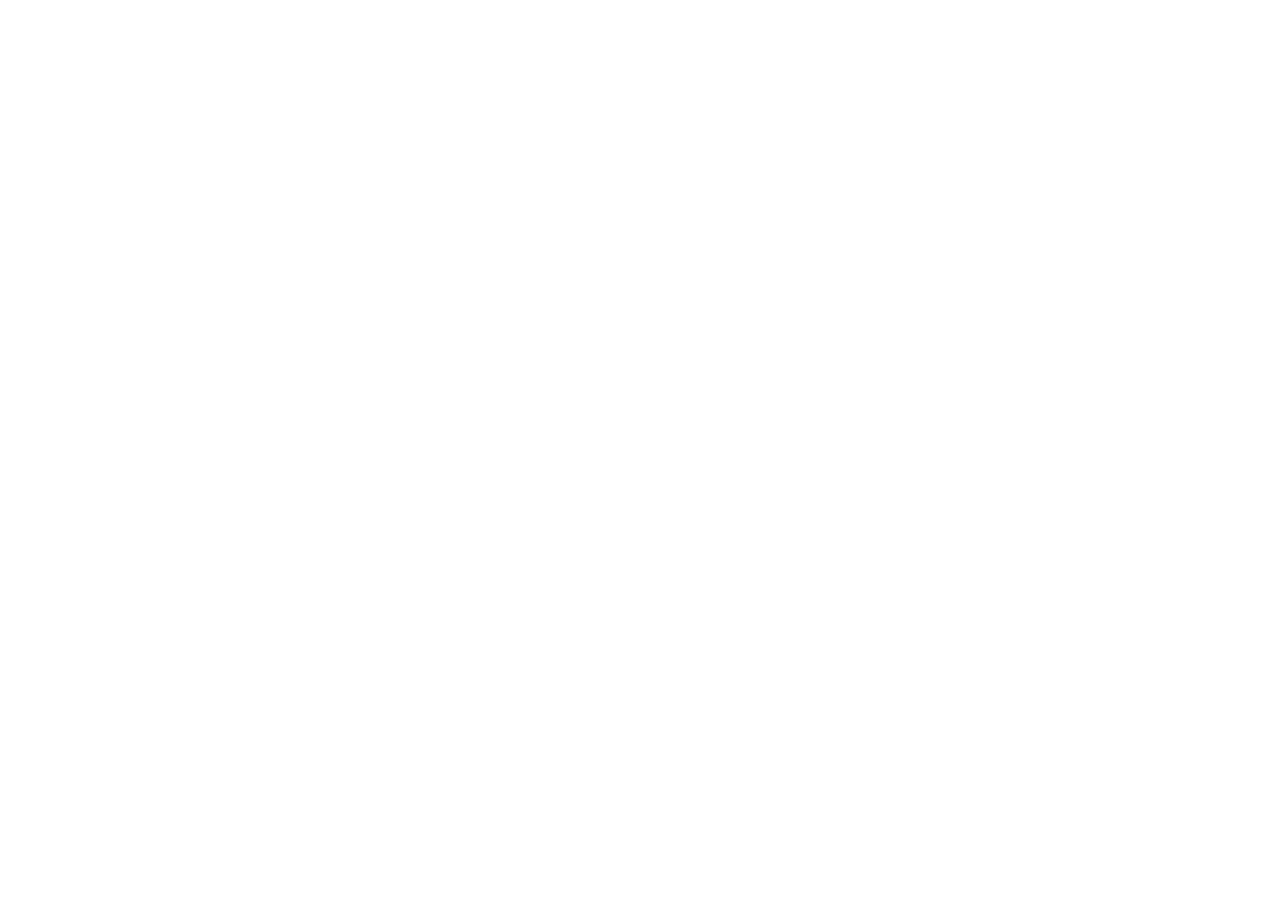
==== Code/templates/home/index.html @ bf5fbc8a "Init modern version" ====
<!DOCTYPE html>
<html lang="en">
<head>
    <meta charset="UTF-8">
    <meta http-equiv="X-UA-Compatible" content="IE=edge">
    <meta name="viewport" content="width=device-width, initial-scale=1.0">
    <title>Hugo Castro</title>
    <link rel="stylesheet" href="../../static/css/home/index.css">
</head>
<body class="home_body">
    <head class="home_head">
        <div>
            <div>

            </div>
            <div>

            </div>
            <div>
                
            </div>
        </div>
    </head>

    <main class="home_main">

        <section class="">

        </section>

    </main>

    <footer class="home_footer">

    </footer>
</body>
</html>
---- Code/static/css/home/index.css ----
/* No CSS *//*# sourceMappingURL=index.css.map */
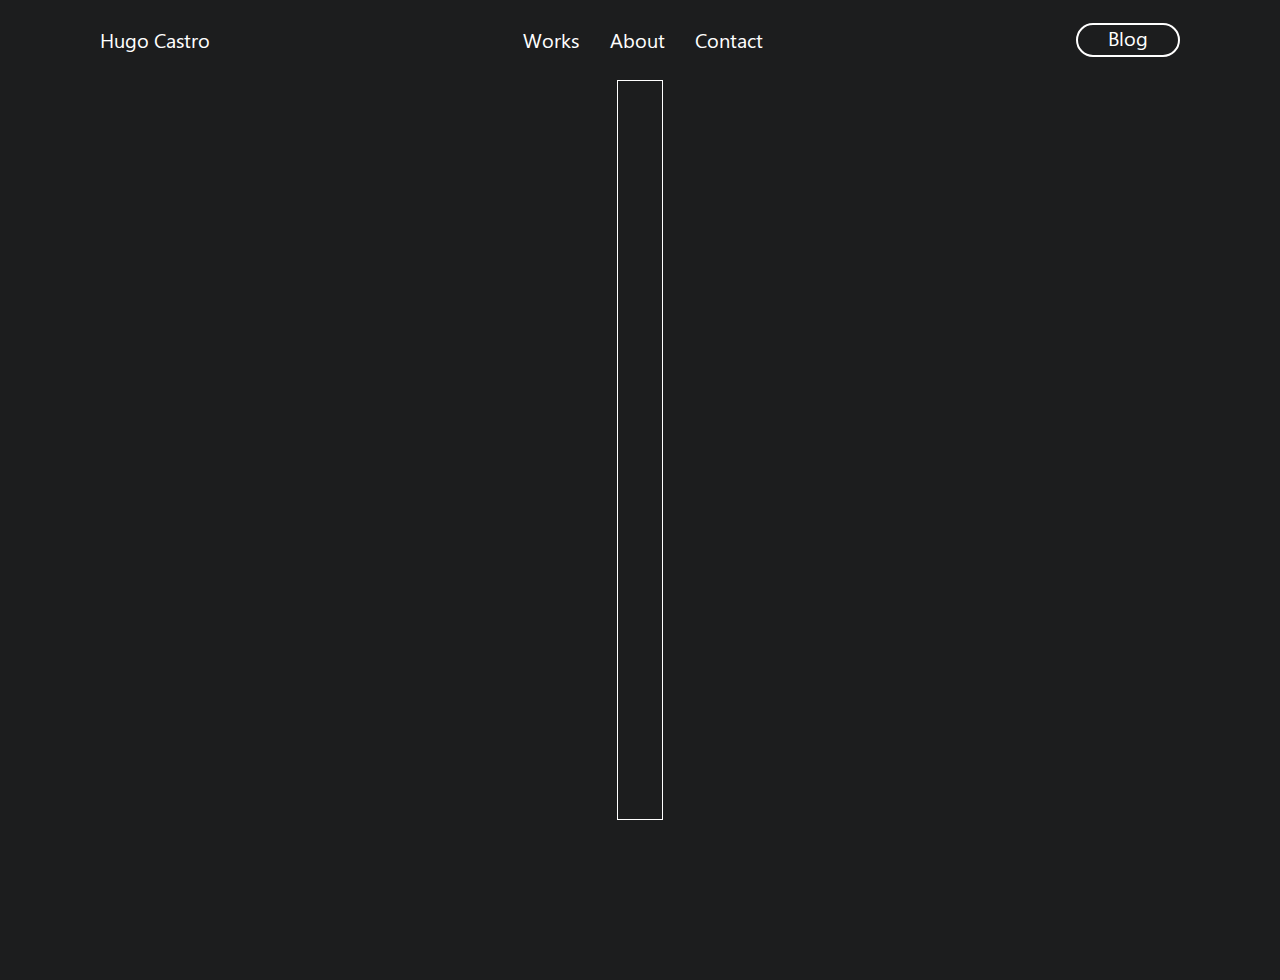
==== commit 5cab3726: "header modern version" ====
--- a/Code/templates/home/index.html
+++ b/Code/templates/home/index.html
@@ -5,27 +5,43 @@
     <meta http-equiv="X-UA-Compatible" content="IE=edge">
     <meta name="viewport" content="width=device-width, initial-scale=1.0">
     <title>Hugo Castro</title>
+    <link rel="stylesheet" href="../../static/css/reset.css">
     <link rel="stylesheet" href="../../static/css/home/index.css">
 </head>
 <body class="home_body">
     <head class="home_head">
-        <div>
-            <div>
+        <div class="home_head__container">
+            <div class="home_head__links">
 
-            </div>
-            <div>
+                <div class="home_head__home_link">
+                    <a href="" class="head__link_a head__link_title">Hugo Castro</a>
+                </div>
+                <div class="home_head__main_links">
+                    <a href="" class="head__link_a">Works</a>
+                    <a href="" class="head__link_a">About</a>
+                    <a href="" class="head__link_a">Contact</a>
+                </div>
+                <div class="home_head__extra_link">
+                    <a href="" class="head__link_a Default__rounded_button home_head__link_blog">Blog</a>
+                </div>
 
-            </div>
-            <div>
-                
             </div>
         </div>
     </head>
 
     <main class="home_main">
 
-        <section class="">
+        <section class="home_main__intro">
+            <div class="intro__main_content__container">
 
+            </div>
+            <div class="intro__main_separator">
+
+            </div>
+
+            <div class="intro__extra_content__container">
+
+            </div>
         </section>
 
     </main>
--- a/Code/static/css/home/index.css
+++ b/Code/static/css/home/index.css
@@ -1 +1,164 @@
-/* No CSS *//*# sourceMappingURL=index.css.map */+@font-face {
+  font-family: 'Segoe UI';
+  src: url("../../fonts/SegoeUI/SegoeUI.ttf");
+}
+
+h1, h2, h3, h4, h5, h6, span, a, button, p {
+  font-family: 'Segoe UI', Tahoma, Geneva, Verdana, sans-serif;
+}
+
+.home_body {
+  min-width: 100vw;
+  max-width: 100vw;
+  overflow: hidden;
+  display: -webkit-box;
+  display: -ms-flexbox;
+  display: flex;
+  -webkit-box-orient: vertical;
+  -webkit-box-direction: normal;
+      -ms-flex-direction: column;
+          flex-direction: column;
+}
+
+.home_head {
+  display: -webkit-box;
+  display: -ms-flexbox;
+  display: flex;
+  -webkit-box-orient: horizontal;
+  -webkit-box-direction: normal;
+      -ms-flex-direction: row;
+          flex-direction: row;
+  width: 100px;
+  height: 80px;
+  -webkit-box-pack: center;
+      -ms-flex-pack: center;
+          justify-content: center;
+  -webkit-box-align: center;
+      -ms-flex-align: center;
+          align-items: center;
+}
+
+.home_head__container {
+  display: -webkit-box;
+  display: -ms-flexbox;
+  display: flex;
+  -webkit-box-orient: horizontal;
+  -webkit-box-direction: normal;
+      -ms-flex-direction: row;
+          flex-direction: row;
+  width: 100vw;
+  height: 80px;
+  background-color: #1C1D1E;
+  -webkit-box-pack: center;
+      -ms-flex-pack: center;
+          justify-content: center;
+  -webkit-box-align: center;
+      -ms-flex-align: center;
+          align-items: center;
+}
+
+.home_head__links {
+  display: -webkit-box;
+  display: -ms-flexbox;
+  display: flex;
+  -webkit-box-orient: horizontal;
+  -webkit-box-direction: normal;
+      -ms-flex-direction: row;
+          flex-direction: row;
+  -webkit-box-pack: justify;
+      -ms-flex-pack: justify;
+          justify-content: space-between;
+  -webkit-box-align: center;
+      -ms-flex-align: center;
+          align-items: center;
+  width: calc(100vw - 200px);
+  height: 80px;
+}
+
+.head__link_a {
+  text-decoration: none;
+  color: white;
+  font-size: 20px;
+}
+
+.home_head__main_links {
+  display: -webkit-box;
+  display: -ms-flexbox;
+  display: flex;
+  width: 240px;
+  -webkit-box-pack: justify;
+      -ms-flex-pack: justify;
+          justify-content: space-between;
+}
+
+.Default__rounded_button {
+  border-radius: 50px;
+  border: 2px solid white;
+}
+
+.home_head__link_blog {
+  text-align: center;
+  display: block;
+  width: 100px;
+  height: 25px;
+  padding-top: 2.5px;
+  padding-bottom: 2.5px;
+}
+
+.home_main {
+  width: calc(100vw - 200px);
+  padding-left: 100px;
+  padding-right: 100px;
+  height: auto;
+  min-height: 100vh;
+  background-color: #1C1D1E;
+  display: -webkit-box;
+  display: -ms-flexbox;
+  display: flex;
+  -webkit-box-orient: vertical;
+  -webkit-box-direction: normal;
+      -ms-flex-direction: column;
+          flex-direction: column;
+  -webkit-box-align: center;
+      -ms-flex-align: center;
+          align-items: center;
+}
+
+.home_main__intro {
+  display: -webkit-box;
+  display: -ms-flexbox;
+  display: flex;
+  -webkit-box-orient: horizontal;
+  -webkit-box-direction: normal;
+      -ms-flex-direction: row;
+          flex-direction: row;
+  width: calc(100vw - 200px);
+}
+
+.intro__main_content__container {
+  width: 48%;
+  height: calc(100vh - 160px);
+  display: -webkit-box;
+  display: -ms-flexbox;
+  display: flex;
+  -webkit-box-orient: vertical;
+  -webkit-box-direction: normal;
+      -ms-flex-direction: column;
+          flex-direction: column;
+  -webkit-box-pack: center;
+      -ms-flex-pack: center;
+          justify-content: center;
+  -webkit-box-align: center;
+      -ms-flex-align: center;
+          align-items: center;
+}
+
+.intro__main_separator {
+  width: 4%;
+  border: 1px solid white;
+}
+
+.intro__extra_content__container {
+  width: 48%;
+}
+/*# sourceMappingURL=index.css.map */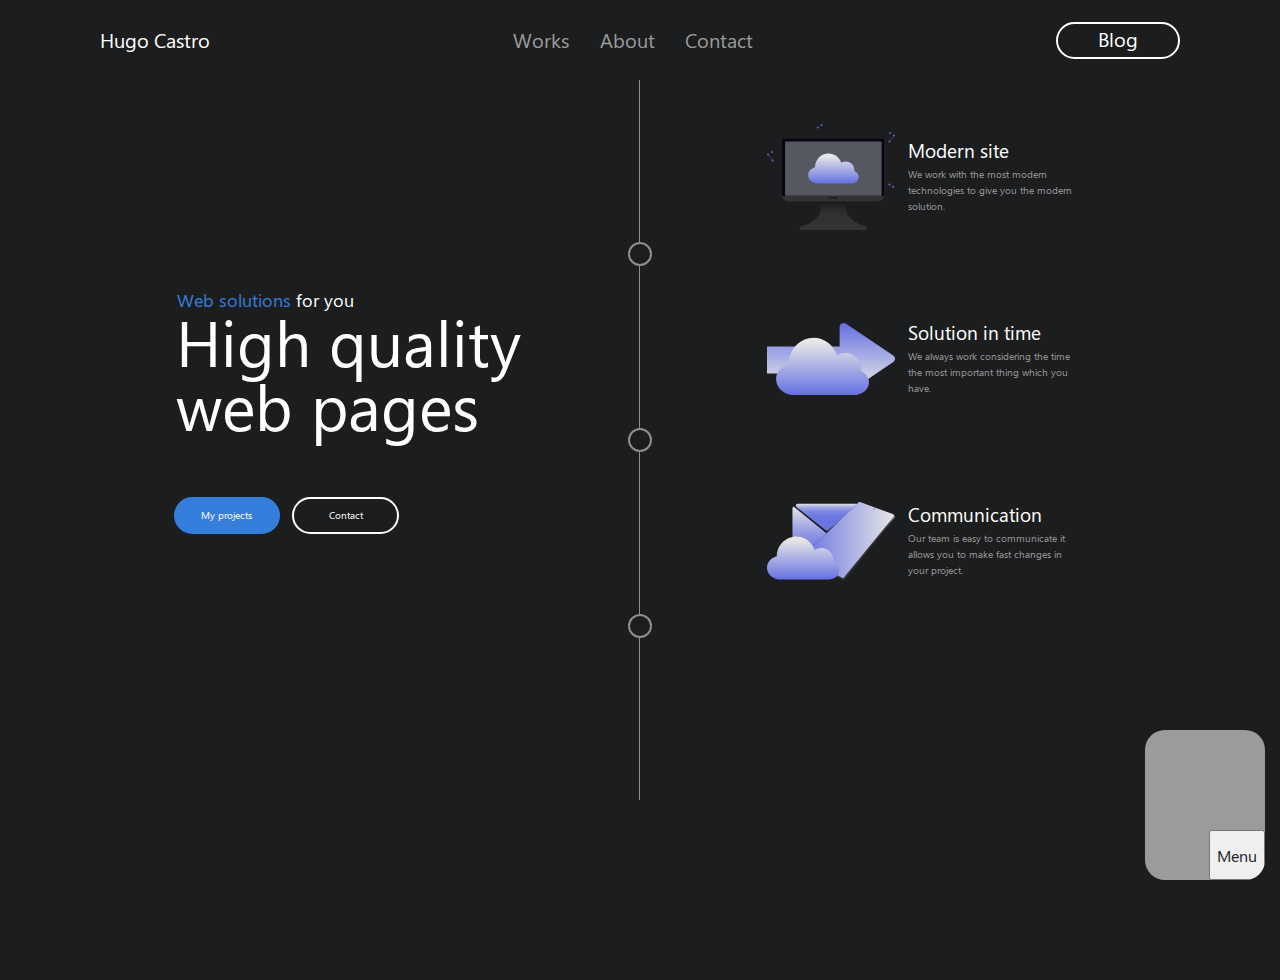
==== commit 881a5588: "home body modern version" ====
--- a/Code/templates/home/index.html
+++ b/Code/templates/home/index.html
@@ -28,19 +28,95 @@
             </div>
         </div>
     </head>
-
+    
     <main class="home_main">
 
-        <section class="home_main__intro">
-            <div class="intro__main_content__container">
+        <div class="home_main__menu_container">
+            <div class="home_main__menu_options__container">
 
             </div>
+            <div class="home_main__menu_button__container">
+                <button class="home_main__menu_btn">
+                    Menu
+                </button>
+            </div>
+        </div>
+
+        <section class="home_main__intro">
+
+            <div class="intro__main_content__container">
+                <div class="intro__main_content__text_container">
+                    <span class="intro__main_content__text"><span class="intro__main_content__text_highlighted">Web solutions</span> for you</span>
+                </div>
+                <div class="intro__main_content__title_container">
+                    <h2 class="intro__main_content__title">High quality web pages</h2>
+                </div>
+                <div class="intro__main_content__buttons_container">
+                    <a href="" class="intro__main_content__button Default__rounded_button intro__main_content__button_highlighted">My projects</a>
+                    <a href="" class="intro__main_content__button Default__rounded_button">Contact</a>
+                </div>
+            </div>
+
             <div class="intro__main_separator">
+
+                <div class="intro__main_separator__line"></div>
+                <div class="intro__main_separator__circle"></div>
+                <div class="intro__main_separator__line"></div>
+                <div class="intro__main_separator__circle"></div>
+                <div class="intro__main_separator__line"></div>
+                <div class="intro__main_separator__circle"></div>
+                <div class="intro__main_separator__line"></div>
 
             </div>
 
             <div class="intro__extra_content__container">
+                <div class="intro__extra_content__item__container">
+                    
+                    <div class="intro__extra_content__item">
+                        <div class="intro__extra_content__item_img_container">
+                            <img src="../../static/img/PcLogo.svg" class="intro__extra_content__item_img" srcset="">
+                        </div>
+                        <div class="intro__extra_content__item_text_container">
+                            <h3>Modern site</h3>
+                            <span>
+                                We work with the most modern 
+                                technologies to give you the 
+                                modern solution.
+                            </span>
+                        </div>
+                    </div>
 
+                    <div class="intro__extra_content__item">
+                        <div class="intro__extra_content__item_img_container">
+                            <img src="../../static/img/FastCloud.svg" class="intro__extra_content__item_img" srcset="">
+                        </div>
+                        <div class="intro__extra_content__item_text_container">
+                            <h3>Solution in time</h3>
+                            <span>
+                                We always work considering the
+                                time the most important thing
+                                which you have.
+                            </span>
+                        </div>
+                    </div>
+
+                    <div class="intro__extra_content__item">
+                        <div class="intro__extra_content__item_img_container">
+                            <img src="../../static/img/ContactLogo.svg" class="intro__extra_content__item_img" srcset="">
+                        </div>
+                        <div class="intro__extra_content__item_text_container">
+                            <h3>Communication</h3>
+                            <span>
+                                Our team is easy to communicate
+                                it allows you to make fast changes
+                                in your project.
+                            </span>
+                        </div>
+                    </div>
+
+                    
+
+                </div>
             </div>
         </section>
 
--- a/Code/static/css/home/index.css
+++ b/Code/static/css/home/index.css
@@ -36,6 +36,8 @@
   -webkit-box-align: center;
       -ms-flex-align: center;
           align-items: center;
+  z-index: 2;
+  position: fixed;
 }
 
 .home_head__container {
@@ -77,7 +79,7 @@
 
 .head__link_a {
   text-decoration: none;
-  color: white;
+  color: #9B9B9B;
   font-size: 20px;
 }
 
@@ -94,15 +96,21 @@
 .Default__rounded_button {
   border-radius: 50px;
   border: 2px solid white;
+  text-decoration: none;
+}
+
+.head__link_title {
+  color: white;
 }
 
 .home_head__link_blog {
+  color: white;
   text-align: center;
   display: block;
-  width: 100px;
-  height: 25px;
-  padding-top: 2.5px;
-  padding-bottom: 2.5px;
+  width: 120px;
+  height: 23px;
+  padding-top: 5px;
+  padding-bottom: 5px;
 }
 
 .home_main {
@@ -151,14 +159,240 @@
   -webkit-box-align: center;
       -ms-flex-align: center;
           align-items: center;
+  margin-top: -40px;
 }
 
 .intro__main_separator {
   width: 4%;
-  border: 1px solid white;
+  display: -webkit-box;
+  display: -ms-flexbox;
+  display: flex;
+  -webkit-box-orient: vertical;
+  -webkit-box-direction: normal;
+      -ms-flex-direction: column;
+          flex-direction: column;
+  -webkit-box-align: center;
+      -ms-flex-align: center;
+          align-items: center;
+  -webkit-box-pack: center;
+      -ms-flex-pack: center;
+          justify-content: center;
 }
 
 .intro__extra_content__container {
   width: 48%;
 }
+
+.intro__main_separator__line {
+  margin-left: -1px;
+  opacity: 0.5;
+  height: 18vh;
+  width: -0px;
+  border-left: 1px solid white;
+}
+
+.intro__main_separator__circle {
+  opacity: 0.5;
+  width: 20px;
+  height: 20px;
+  border: 2px solid white;
+  border-radius: 20px;
+}
+
+.intro__main_content__buttons_container {
+  width: 17.6vw;
+  height: 2.5vw;
+  display: -webkit-box;
+  display: -ms-flexbox;
+  display: flex;
+  -webkit-box-orient: horizontal;
+  -webkit-box-direction: normal;
+      -ms-flex-direction: row;
+          flex-direction: row;
+  -webkit-box-pack: justify;
+      -ms-flex-pack: justify;
+          justify-content: space-between;
+  margin-top: 60px;
+  margin-right: 11.4vw;
+}
+
+.intro__main_content__button {
+  text-decoration: none;
+  display: block;
+  padding-top: 0.85vw;
+  width: 8vw;
+  height: 1.7vw;
+  text-align: center;
+  color: white;
+  font-size: 0.8vw;
+  -webkit-transition: 0.5s;
+  transition: 0.5s;
+}
+
+.intro__main_content__button_highlighted {
+  background-color: #357EDC;
+  border: 2px solid #357EDC;
+  -webkit-transition: 0.5s;
+  transition: 0.5s;
+}
+
+.intro__main_content__button_highlighted:hover {
+  -webkit-transition: 0.5s;
+  transition: 0.5s;
+  color: #357EDC;
+  background-color: white;
+}
+
+.intro__main_content__button:hover {
+  -webkit-transition: 0.5s;
+  transition: 0.5s;
+  color: #357EDC;
+  background-color: white;
+  border: 2px solid white;
+}
+
+.intro__main_content__title {
+  display: block;
+  width: 28.6vw;
+  color: white;
+  font-size: 5vw;
+}
+
+.intro__main_content__text {
+  display: block;
+  color: white;
+  font-size: 1.4vw;
+  margin-right: 14.6vw;
+}
+
+.intro__main_content__text_highlighted {
+  color: #357EDC;
+}
+
+.intro__extra_content__container {
+  display: -webkit-box;
+  display: -ms-flexbox;
+  display: flex;
+  -webkit-box-orient: vertical;
+  -webkit-box-direction: normal;
+      -ms-flex-direction: column;
+          flex-direction: column;
+  -webkit-box-pack: center;
+      -ms-flex-pack: center;
+          justify-content: center;
+  -webkit-box-align: center;
+      -ms-flex-align: center;
+          align-items: center;
+}
+
+.intro__extra_content__item__container {
+  width: 100%;
+  height: calc(72vh + 60px);
+  display: -webkit-box;
+  display: -ms-flexbox;
+  display: flex;
+  -webkit-box-orient: vertical;
+  -webkit-box-direction: normal;
+      -ms-flex-direction: column;
+          flex-direction: column;
+  -webkit-box-align: center;
+      -ms-flex-align: center;
+          align-items: center;
+}
+
+.intro__extra_content__item {
+  width: 25vw;
+  height: 10vw;
+  margin-top: 3vh;
+  margin-bottom: 3vh;
+  overflow: hidden;
+  display: -webkit-box;
+  display: -ms-flexbox;
+  display: flex;
+  -webkit-box-orient: horizontal;
+  -webkit-box-direction: normal;
+      -ms-flex-direction: row;
+          flex-direction: row;
+  -webkit-box-align: center;
+      -ms-flex-align: center;
+          align-items: center;
+  -ms-flex-pack: distribute;
+      justify-content: space-around;
+}
+
+.intro__extra_content__item_img_container {
+  width: 10vw;
+}
+
+.intro__extra_content__item_text_container {
+  display: block;
+  width: 13vw;
+}
+
+.intro__extra_content__item_text_container h3 {
+  font-size: 1.5vw;
+  color: white;
+  margin-bottom: 5px;
+}
+
+.intro__extra_content__item_text_container span {
+  font-size: 0.8vw;
+  color: #9B9B9B;
+}
+
+.home_main__menu_container {
+  position: absolute;
+  display: -webkit-box;
+  display: -ms-flexbox;
+  display: flex;
+  -webkit-box-orient: vertical;
+  -webkit-box-direction: normal;
+      -ms-flex-direction: column;
+          flex-direction: column;
+  -webkit-box-align: end;
+      -ms-flex-align: end;
+          align-items: flex-end;
+  width: 120px;
+  height: 150px;
+  border-radius: 20px;
+  margin-top: calc(100vh - 250px);
+  margin-left: calc(100vw - 150px);
+  overflow: hidden;
+}
+
+.home_main__menu_options__container {
+  display: -webkit-box;
+  display: -ms-flexbox;
+  display: flex;
+  -webkit-box-orient: vertical;
+  -webkit-box-direction: normal;
+      -ms-flex-direction: column;
+          flex-direction: column;
+  height: 100px;
+  width: 100%;
+  background-color: #9B9B9B;
+}
+
+.home_main__menu_button__container {
+  display: -webkit-box;
+  display: -ms-flexbox;
+  display: flex;
+  width: 100%;
+  height: 50px;
+  background-color: #9B9B9B;
+  -webkit-box-align: end;
+      -ms-flex-align: end;
+          align-items: flex-end;
+  -webkit-box-pack: end;
+      -ms-flex-pack: end;
+          justify-content: flex-end;
+}
+
+.transparent {
+  background-color: transparent;
+}
+
+.home_main__menu_btn {
+  height: 50px;
+}
 /*# sourceMappingURL=index.css.map */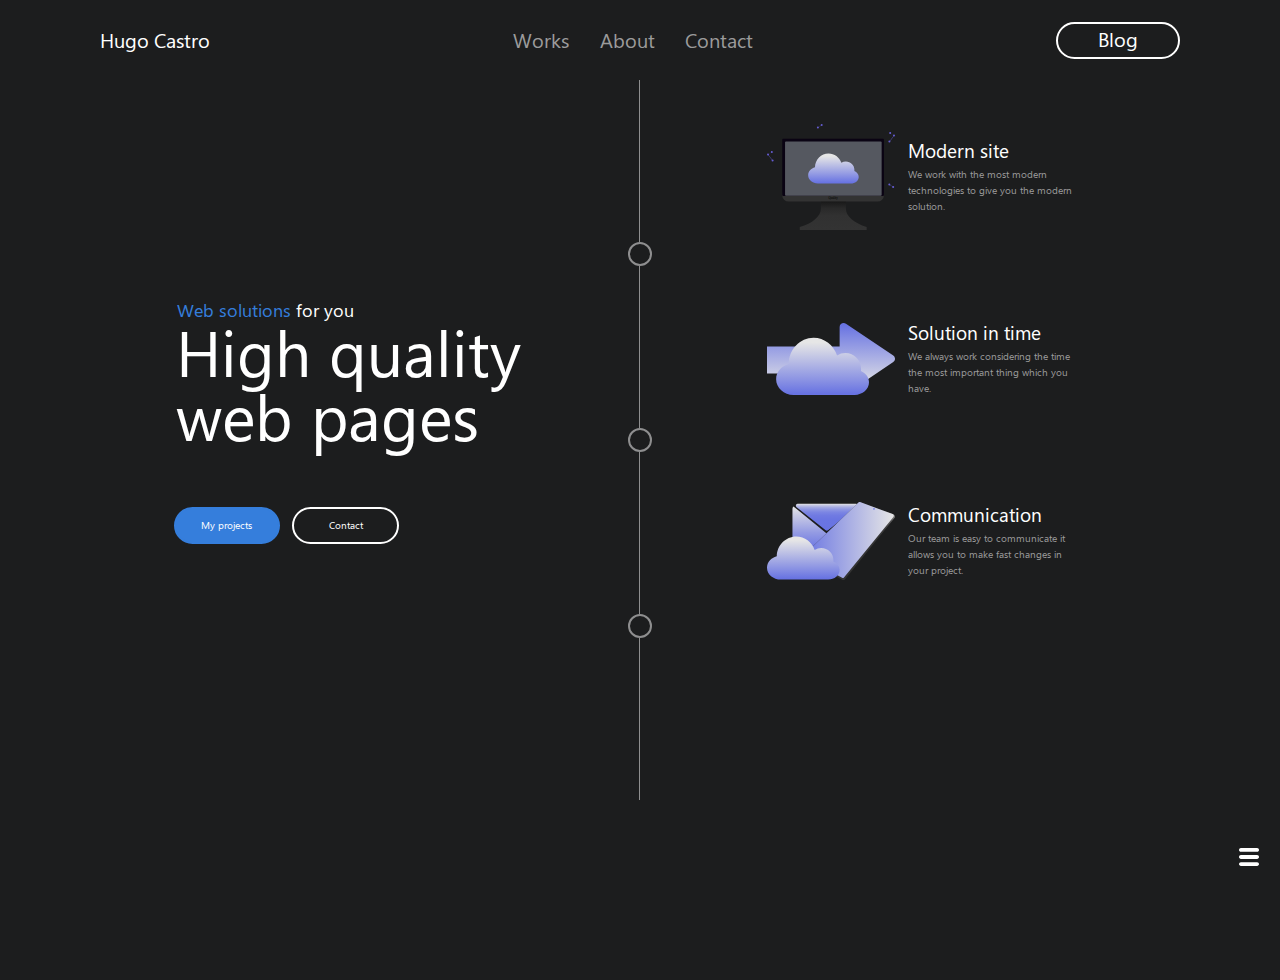
==== commit b2bd6e7a: "menu start" ====
--- a/Code/templates/home/index.html
+++ b/Code/templates/home/index.html
@@ -32,12 +32,14 @@
     <main class="home_main">
 
         <div class="home_main__menu_container">
-            <div class="home_main__menu_options__container">
+            <div class="home_main__menu_options__container transparent">
+                <div class="home_main__menu_options__items noDisplay">
 
+                </div>
             </div>
-            <div class="home_main__menu_button__container">
-                <button class="home_main__menu_btn">
-                    Menu
+            <div class="home_main__menu_button__container transparent">
+                <button class="home_main__menu_btn" onclick="ToggleMenu()">
+                    <img src="../../static/img/MenuLogo.svg" alt="">
                 </button>
             </div>
         </div>
@@ -125,5 +127,7 @@
     <footer class="home_footer">
 
     </footer>
+
+    <script src="../../static/js/home/index.js"></script>
 </body>
 </html>--- a/Code/static/css/home/index.css
+++ b/Code/static/css/home/index.css
@@ -159,7 +159,7 @@
   -webkit-box-align: center;
       -ms-flex-align: center;
           align-items: center;
-  margin-top: -40px;
+  margin-top: -30px;
 }
 
 .intro__main_separator {
@@ -392,7 +392,19 @@
   background-color: transparent;
 }
 
+.noDisplay {
+  display: none;
+}
+
 .home_main__menu_btn {
   height: 50px;
+  border: none;
+  background-color: transparent;
+}
+
+.home_main__menu_btn img {
+  height: 20px;
+  -webkit-filter: invert(100);
+          filter: invert(100);
 }
 /*# sourceMappingURL=index.css.map */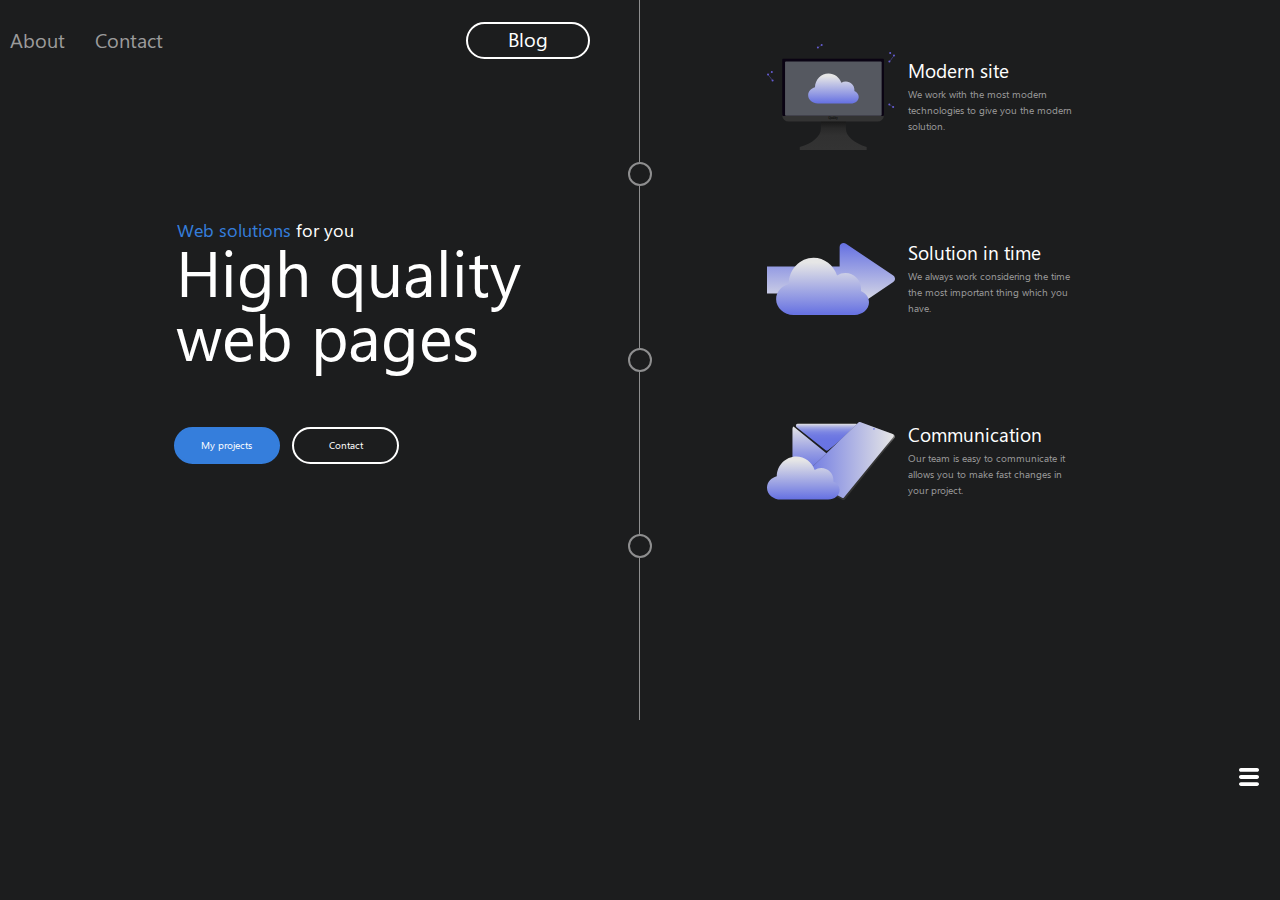
==== commit 4f8bf8ef: "header fix" ====
--- a/Code/templates/home/index.html
+++ b/Code/templates/home/index.html
@@ -9,7 +9,7 @@
     <link rel="stylesheet" href="../../static/css/home/index.css">
 </head>
 <body class="home_body">
-    <head class="home_head">
+    <header class="home_head">
         <div class="home_head__container">
             <div class="home_head__links">
 
@@ -27,7 +27,7 @@
 
             </div>
         </div>
-    </head>
+    </header>
     
     <main class="home_main">
 
